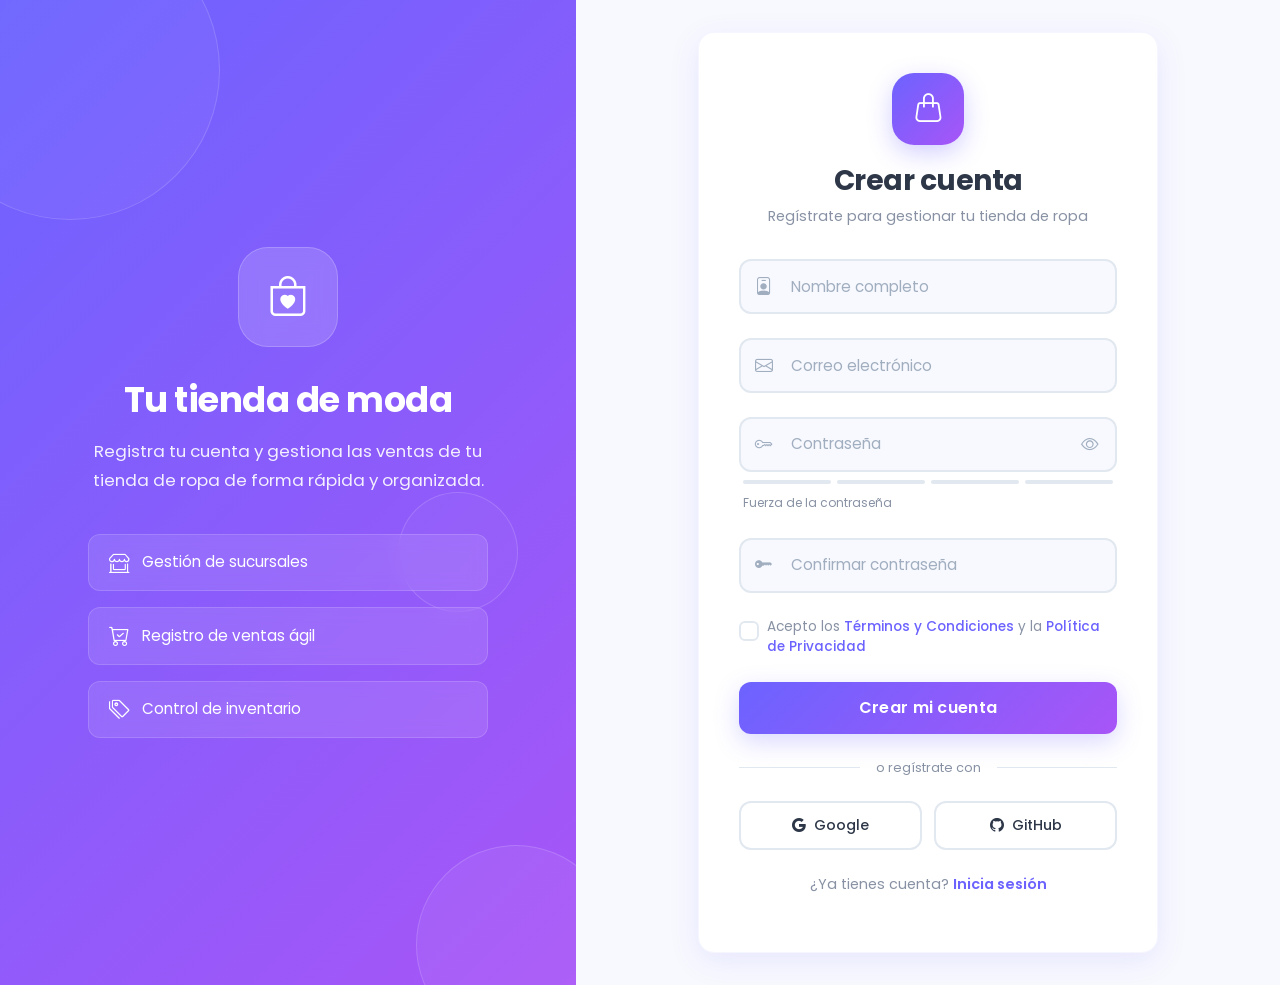
==== views/register.html @ bb70c062 "se crea la maquetacion parcial del sistema de registro" ====
<!DOCTYPE html>
<html lang="es">
<head>
    <meta charset="UTF-8">
    <meta name="viewport" content="width=device-width, initial-scale=1.0">
    <title>Registro | Proyecto Final</title>

    <!-- Google Fonts -->
    <link href="https://fonts.googleapis.com/css2?family=Poppins:wght@300;400;500;600;700&display=swap" rel="stylesheet">

    <!-- Bootstrap CSS -->
    <link href="https://cdn.jsdelivr.net/npm/bootstrap@5.3.3/dist/css/bootstrap.min.css" rel="stylesheet"
        integrity="sha384-QWTKZyjpPEjISv5WaRU9OFeRpok6YcnS/1p2QpFjBjCuFON8TAk5GVnMKB76Mb4" crossorigin="anonymous">

    <!-- Bootstrap Icons -->
    <link href="https://cdn.jsdelivr.net/npm/bootstrap-icons@1.11.3/font/bootstrap-icons.min.css" rel="stylesheet">

    <!-- Estilos personalizados -->
    <link rel="stylesheet" href="../assets/css/register.css">
</head>
<body>

    <div class="register-wrapper">
        <!-- Lado izquierdo: ilustración / branding -->
        <div class="register-banner d-none d-lg-flex">
            <div class="banner-content">
                <div class="banner-icon">
                    <i class="bi bi-bag-heart"></i>
                </div>
                <h2>Tu tienda de moda</h2>
                <p>Registra tu cuenta y gestiona las ventas de tu tienda de ropa de forma rápida y organizada.</p>
                <div class="banner-features">
                    <div class="feature-item">
                        <i class="bi bi-shop-window"></i>
                        <span>Gestión de sucursales</span>
                    </div>
                    <div class="feature-item">
                        <i class="bi bi-cart-check"></i>
                        <span>Registro de ventas ágil</span>
                    </div>
                    <div class="feature-item">
                        <i class="bi bi-tags"></i>
                        <span>Control de inventario</span>
                    </div>
                </div>
            </div>
            <!-- Círculos decorativos -->
            <div class="circle circle-1"></div>
            <div class="circle circle-2"></div>
            <div class="circle circle-3"></div>
        </div>

        <!-- Lado derecho: formulario -->
        <div class="register-form-section">
            <div class="form-container">
                <!-- Logo / título -->
                <div class="form-header text-center">
                    <div class="logo-circle">
                        <i class="bi bi-handbag"></i>
                    </div>
                    <h1>Crear cuenta</h1>
                    <p class="subtitle">Regístrate para gestionar tu tienda de ropa</p>
                </div>

                <!-- Formulario -->
                <form id="registerForm" novalidate>
                    <!-- Nombre completo -->
                    <div class="form-floating-custom mb-4">
                        <div class="input-icon-wrapper">
                            <i class="bi bi-person-badge input-icon"></i>
                            <input type="text" class="form-control custom-input" id="nombre"
                                   placeholder="Nombre completo" required>
                            <label for="nombre" class="custom-label">Nombre completo</label>
                        </div>
                        <div class="invalid-feedback">Por favor ingresa tu nombre.</div>
                    </div>

                    <!-- Correo electrónico -->
                    <div class="form-floating-custom mb-4">
                        <div class="input-icon-wrapper">
                            <i class="bi bi-envelope input-icon"></i>
                            <input type="email" class="form-control custom-input" id="correo"
                                   placeholder="correo@ejemplo.com" required>
                            <label for="correo" class="custom-label">Correo electrónico</label>
                        </div>
                        <div class="invalid-feedback">Ingresa un correo electrónico válido.</div>
                    </div>

                    <!-- Contraseña -->
                    <div class="form-floating-custom mb-2">
                        <div class="input-icon-wrapper">
                            <i class="bi bi-key input-icon"></i>
                            <input type="password" class="form-control custom-input" id="password"
                                   placeholder="Contraseña" required minlength="6">
                            <label for="password" class="custom-label">Contraseña</label>
                            <button type="button" class="btn-toggle-pass" id="togglePassword">
                                <i class="bi bi-eye"></i>
                            </button>
                        </div>
                        <div class="invalid-feedback">La contraseña debe tener al menos 6 caracteres.</div>
                    </div>

                    <!-- Indicador de fuerza -->
                    <div class="password-strength mb-4">
                        <div class="strength-bars">
                            <div class="strength-bar" id="bar1"></div>
                            <div class="strength-bar" id="bar2"></div>
                            <div class="strength-bar" id="bar3"></div>
                            <div class="strength-bar" id="bar4"></div>
                        </div>
                        <small class="strength-text" id="strengthText">Fuerza de la contraseña</small>
                    </div>

                    <!-- Confirmar contraseña -->
                    <div class="form-floating-custom mb-4">
                        <div class="input-icon-wrapper">
                            <i class="bi bi-key-fill input-icon"></i>
                            <input type="password" class="form-control custom-input" id="confirmPassword"
                                   placeholder="Confirmar contraseña" required>
                            <label for="confirmPassword" class="custom-label">Confirmar contraseña</label>
                        </div>
                        <div class="invalid-feedback">Las contraseñas no coinciden.</div>
                    </div>

                    <!-- Términos y condiciones -->
                    <div class="form-check custom-check mb-4">
                        <input class="form-check-input" type="checkbox" id="terminos" required>
                        <label class="form-check-label" for="terminos">
                            Acepto los <a href="#" class="link-accent">Términos y Condiciones</a>
                            y la <a href="#" class="link-accent">Política de Privacidad</a>
                        </label>
                    </div>

                    <!-- Botón de registro -->
                    <button type="submit" class="btn btn-register w-100" id="btnRegistrar">
                        <span class="btn-text">Crear mi cuenta</span>
                        <span class="btn-loader d-none">
                        <i class="bi bi-arrow-right ms-2 btn-arrow"></i>
                    </button>
                </form>

                <!-- Separador -->
                <div class="divider my-4">
                    <span>o regístrate con</span>
                </div>

                <!-- Botones sociales -->
                <div class="social-buttons">
                    <button class="btn btn-social btn-google" type="button">
                        <i class="bi bi-google"></i>
                        Google
                    </button>
                    <button class="btn btn-social btn-github" type="button">
                        <i class="bi bi-github"></i>
                        GitHub
                    </button>
                </div>

                <!-- Link a login -->
                <p class="text-center mt-4 login-link">
                    ¿Ya tienes cuenta? <a href="../index.html" class="link-accent fw-semibold">Inicia sesión</a>
                </p>
            </div>
        </div>
    </div>

    <!-- Bootstrap JS -->
    <script src="https://cdn.jsdelivr.net/npm/bootstrap@5.3.3/dist/js/bootstrap.bundle.min.js"
        integrity="sha384-YvpcrYf0tY3lHB60NNkmXc5s9fDVZLESaAA55NDzOxhy9GkcIdslK1eN7N6jIeHz" crossorigin="anonymous">
    </script>

    <!-- Controller del registro -->
    <script src="../controllers/registerController.js"></script>
</body>
</html>
---- assets/css/register.css ----
/* ================================
   REGISTRO - Estilos personalizados
   ================================ */

/* --- Variables de color --- */
:root {
    --primary: #6C63FF;
    --primary-dark: #5A52D5;
    --primary-light: #8B83FF;
    --accent: #FF6584;
    --accent-dark: #E5576B;
    --bg-light: #F8F9FE;
    --bg-card: #FFFFFF;
    --text-dark: #2D3748;
    --text-muted: #8892A4;
    --text-light: #A0AEC0;
    --border-color: #E2E8F0;
    --success: #48BB78;
    --warning: #ECC94B;
    --danger: #F56565;
    --gradient-start: #6C63FF;
    --gradient-end: #A855F7;
    --shadow-sm: 0 2px 8px rgba(108, 99, 255, 0.08);
    --shadow-md: 0 8px 30px rgba(108, 99, 255, 0.12);
    --shadow-lg: 0 20px 60px rgba(108, 99, 255, 0.15);
    --radius: 16px;
    --radius-sm: 12px;
    --transition: all 0.3s cubic-bezier(0.4, 0, 0.2, 1);
}

/* --- Reset y base --- */
* {
    margin: 0;
    padding: 0;
    box-sizing: border-box;
}

body {
    font-family: 'Poppins', sans-serif;
    background-color: var(--bg-light);
    color: var(--text-dark);
    min-height: 100vh;
    overflow-x: hidden;
}

/* --- Wrapper principal (split layout) --- */
.register-wrapper {
    display: flex;
    min-height: 100vh;
}

/* ================================
   BANNER LATERAL IZQUIERDO
   ================================ */
.register-banner {
    flex: 0 0 45%;
    background: linear-gradient(135deg, var(--gradient-start) 0%, var(--gradient-end) 100%);
    display: flex;
    align-items: center;
    justify-content: center;
    position: relative;
    overflow: hidden;
    padding: 3rem;
}

.banner-content {
    position: relative;
    z-index: 2;
    color: #fff;
    text-align: center;
    max-width: 400px;
}

.banner-icon {
    width: 100px;
    height: 100px;
    background: rgba(255, 255, 255, 0.15);
    backdrop-filter: blur(10px);
    border-radius: 30px;
    display: flex;
    align-items: center;
    justify-content: center;
    margin: 0 auto 2rem;
    font-size: 2.5rem;
    animation: float 3s ease-in-out infinite;
    border: 1px solid rgba(255, 255, 255, 0.2);
}

.banner-content h2 {
    font-size: 2.2rem;
    font-weight: 700;
    margin-bottom: 1rem;
    letter-spacing: -0.5px;
}

.banner-content p {
    font-size: 1.05rem;
    opacity: 0.9;
    line-height: 1.7;
    margin-bottom: 2.5rem;
}

.banner-features {
    display: flex;
    flex-direction: column;
    gap: 1rem;
}

.feature-item {
    display: flex;
    align-items: center;
    gap: 12px;
    background: rgba(255, 255, 255, 0.1);
    backdrop-filter: blur(8px);
    padding: 12px 20px;
    border-radius: var(--radius-sm);
    font-size: 0.95rem;
    border: 1px solid rgba(255, 255, 255, 0.15);
    transition: var(--transition);
}

.feature-item:hover {
    background: rgba(255, 255, 255, 0.2);
    transform: translateX(5px);
}

.feature-item i {
    font-size: 1.3rem;
}

/* Círculos decorativos */
.circle {
    position: absolute;
    border-radius: 50%;
    border: 1px solid rgba(255, 255, 255, 0.15);
}

.circle-1 {
    width: 300px;
    height: 300px;
    top: -80px;
    left: -80px;
    background: rgba(255, 255, 255, 0.04);
    animation: pulse 4s ease-in-out infinite;
}

.circle-2 {
    width: 200px;
    height: 200px;
    bottom: -60px;
    right: -40px;
    background: rgba(255, 255, 255, 0.06);
    animation: pulse 5s ease-in-out infinite 1s;
}

.circle-3 {
    width: 120px;
    height: 120px;
    top: 50%;
    right: 10%;
    background: rgba(255, 255, 255, 0.03);
    animation: pulse 6s ease-in-out infinite 0.5s;
}

/* ================================
   SECCIÓN DEL FORMULARIO
   ================================ */
.register-form-section {
    flex: 1;
    display: flex;
    align-items: center;
    justify-content: center;
    padding: 2rem;
    background: var(--bg-light);
}

.form-container {
    width: 100%;
    max-width: 460px;
    background: var(--bg-card);
    border-radius: var(--radius);
    padding: 2.5rem;
    box-shadow: var(--shadow-md);
    border: 1px solid rgba(108, 99, 255, 0.06);
    animation: slideUp 0.6s ease-out;
}

/* --- Header del formulario --- */
.form-header {
    margin-bottom: 2rem;
}

.logo-circle {
    width: 72px;
    height: 72px;
    background: linear-gradient(135deg, var(--gradient-start), var(--gradient-end));
    border-radius: 22px;
    display: flex;
    align-items: center;
    justify-content: center;
    margin: 0 auto 1.2rem;
    font-size: 1.8rem;
    color: #fff;
    box-shadow: 0 8px 25px rgba(108, 99, 255, 0.3);
    transition: var(--transition);
}

.logo-circle:hover {
    transform: rotate(10deg) scale(1.05);
}

.form-header h1 {
    font-size: 1.75rem;
    font-weight: 700;
    color: var(--text-dark);
    letter-spacing: -0.5px;
}

.form-header .subtitle {
    color: var(--text-muted);
    font-size: 0.9rem;
    margin-top: 0.3rem;
}

/* --- Inputs personalizados --- */
.input-icon-wrapper {
    position: relative;
}

.input-icon {
    position: absolute;
    left: 16px;
    top: 50%;
    transform: translateY(-50%);
    color: var(--text-light);
    font-size: 1.1rem;
    transition: var(--transition);
    z-index: 3;
}

.custom-input {
    width: 100%;
    padding: 14px 16px 14px 48px;
    border: 2px solid var(--border-color);
    border-radius: var(--radius-sm);
    font-size: 0.95rem;
    font-family: 'Poppins', sans-serif;
    color: var(--text-dark);
    background: var(--bg-light);
    transition: var(--transition);
    height: auto;
}

.custom-input::placeholder {
    color: transparent;
}

.custom-input:focus {
    outline: none;
    border-color: var(--primary);
    background: #fff;
    box-shadow: 0 0 0 4px rgba(108, 99, 255, 0.1);
}

.custom-input:focus ~ .input-icon,
.custom-input:focus + .custom-label {
    color: var(--primary);
}

/* Label flotante custom */
.custom-label {
    position: absolute;
    left: 48px;
    top: 50%;
    transform: translateY(-50%);
    color: var(--text-light);
    font-size: 0.95rem;
    pointer-events: none;
    transition: var(--transition);
    background: transparent;
    padding: 0 4px;
    z-index: 2;
}

.custom-input:focus ~ .custom-label,
.custom-input:not(:placeholder-shown) ~ .custom-label {
    top: -1px;
    left: 14px;
    transform: translateY(-50%);
    font-size: 0.75rem;
    font-weight: 500;
    background: linear-gradient(to bottom, var(--bg-card) 50%, var(--bg-light) 50%);
    color: var(--primary);
}

.custom-input:focus ~ .custom-label {
    background: linear-gradient(to bottom, var(--bg-card) 50%, #fff 50%);
}

/* Botón toggle contraseña */
.btn-toggle-pass {
    position: absolute;
    right: 14px;
    top: 50%;
    transform: translateY(-50%);
    background: none;
    border: none;
    color: var(--text-light);
    cursor: pointer;
    font-size: 1.1rem;
    padding: 4px;
    transition: var(--transition);
    z-index: 3;
}

.btn-toggle-pass:hover {
    color: var(--primary);
}

/* --- Indicador de fuerza de contraseña --- */
.password-strength {
    padding: 0 4px;
}

.strength-bars {
    display: flex;
    gap: 6px;
    margin-bottom: 6px;
}

.strength-bar {
    flex: 1;
    height: 4px;
    border-radius: 4px;
    background: var(--border-color);
    transition: var(--transition);
}

.strength-bar.weak { background: var(--danger); }
.strength-bar.medium { background: var(--warning); }
.strength-bar.strong { background: var(--success); }

.strength-text {
    font-size: 0.75rem;
    color: var(--text-muted);
    transition: var(--transition);
}

.strength-text.weak { color: var(--danger); }
.strength-text.medium { color: var(--warning); }
.strength-text.strong { color: var(--success); }

/* --- Checkbox personalizado --- */
.custom-check .form-check-input {
    width: 20px;
    height: 20px;
    border: 2px solid var(--border-color);
    border-radius: 6px;
    cursor: pointer;
    transition: var(--transition);
}

.custom-check .form-check-input:checked {
    background-color: var(--primary);
    border-color: var(--primary);
}

.custom-check .form-check-input:focus {
    box-shadow: 0 0 0 4px rgba(108, 99, 255, 0.1);
}

.custom-check .form-check-label {
    font-size: 0.85rem;
    color: var(--text-muted);
    margin-left: 4px;
    cursor: pointer;
}

.link-accent {
    color: var(--primary);
    text-decoration: none;
    font-weight: 500;
    transition: var(--transition);
}

.link-accent:hover {
    color: var(--primary-dark);
    text-decoration: underline;
}

/* --- Botón de registro --- */
.btn-register {
    background: linear-gradient(135deg, var(--gradient-start), var(--gradient-end));
    color: #fff;
    border: none;
    padding: 14px 24px;
    border-radius: var(--radius-sm);
    font-size: 1rem;
    font-weight: 600;
    font-family: 'Poppins', sans-serif;
    letter-spacing: 0.3px;
    display: flex;
    align-items: center;
    justify-content: center;
    transition: var(--transition);
    box-shadow: 0 8px 25px rgba(108, 99, 255, 0.25);
    position: relative;
    overflow: hidden;
}

.btn-register::before {
    content: '';
    position: absolute;
    top: 0;
    left: -100%;
    width: 100%;
    height: 100%;
    background: linear-gradient(90deg, transparent, rgba(255,255,255,0.2), transparent);
    transition: left 0.5s ease;
}

.btn-register:hover::before {
    left: 100%;
}

.btn-register:hover {
    transform: translateY(-2px);
    box-shadow: 0 12px 35px rgba(108, 99, 255, 0.35);
    color: #fff;
}

.btn-register:active {
    transform: translateY(0);
}

.btn-arrow {
    transition: var(--transition);
}

.btn-register:hover .btn-arrow {
    transform: translateX(4px);
}

/* --- Separador --- */
.divider {
    display: flex;
    align-items: center;
    gap: 1rem;
}

.divider::before,
.divider::after {
    content: '';
    flex: 1;
    height: 1px;
    background: var(--border-color);
}

.divider span {
    font-size: 0.8rem;
    color: var(--text-muted);
    white-space: nowrap;
}

/* --- Botones sociales --- */
.social-buttons {
    display: flex;
    gap: 12px;
}

.btn-social {
    flex: 1;
    padding: 12px 16px;
    border-radius: var(--radius-sm);
    font-size: 0.88rem;
    font-weight: 500;
    font-family: 'Poppins', sans-serif;
    display: flex;
    align-items: center;
    justify-content: center;
    gap: 8px;
    transition: var(--transition);
    border: 2px solid var(--border-color);
    background: #fff;
    color: var(--text-dark);
}

.btn-social:hover {
    border-color: var(--primary-light);
    background: var(--bg-light);
    transform: translateY(-2px);
    box-shadow: var(--shadow-sm);
}

.btn-google:hover {
    border-color: #DB4437;
    color: #DB4437;
}

.btn-github:hover {
    border-color: #333;
    color: #333;
}

/* --- Link inferior --- */
.login-link {
    font-size: 0.9rem;
    color: var(--text-muted);
}

/* --- Validación visual --- */
.custom-input.is-invalid {
    border-color: var(--danger);
}

.custom-input.is-invalid:focus {
    box-shadow: 0 0 0 4px rgba(245, 101, 101, 0.1);
}

.custom-input.is-valid {
    border-color: var(--success);
}

.custom-input.is-valid:focus {
    box-shadow: 0 0 0 4px rgba(72, 187, 120, 0.1);
}

.invalid-feedback {
    font-size: 0.78rem;
    margin-top: 6px;
    padding-left: 4px;
}

/* ================================
   ANIMACIONES
   ================================ */
@keyframes float {
    0%, 100% { transform: translateY(0); }
    50% { transform: translateY(-12px); }
}

@keyframes pulse {
    0%, 100% { transform: scale(1); opacity: 0.6; }
    50% { transform: scale(1.05); opacity: 1; }
}

@keyframes slideUp {
    from {
        opacity: 0;
        transform: translateY(30px);
    }
    to {
        opacity: 1;
        transform: translateY(0);
    }
}

@keyframes shake {
    0%, 100% { transform: translateX(0); }
    20% { transform: translateX(-8px); }
    40% { transform: translateX(8px); }
    60% { transform: translateX(-4px); }
    80% { transform: translateX(4px); }
}

.shake {
    animation: shake 0.5s ease;
}

/* ================================
   RESPONSIVE
   ================================ */
@media (max-width: 991.98px) {
    .register-wrapper {
        flex-direction: column;
    }

    .register-form-section {
        padding: 1.5rem;
    }

    .form-container {
        padding: 2rem 1.5rem;
        max-width: 100%;
    }
}

@media (max-width: 575.98px) {
    .form-container {
        padding: 1.5rem 1.2rem;
        border-radius: var(--radius-sm);
    }

    .form-header h1 {
        font-size: 1.5rem;
    }

    .social-buttons {
        flex-direction: column;
    }

    .logo-circle {
        width: 60px;
        height: 60px;
        font-size: 1.5rem;
        border-radius: 18px;
    }
}
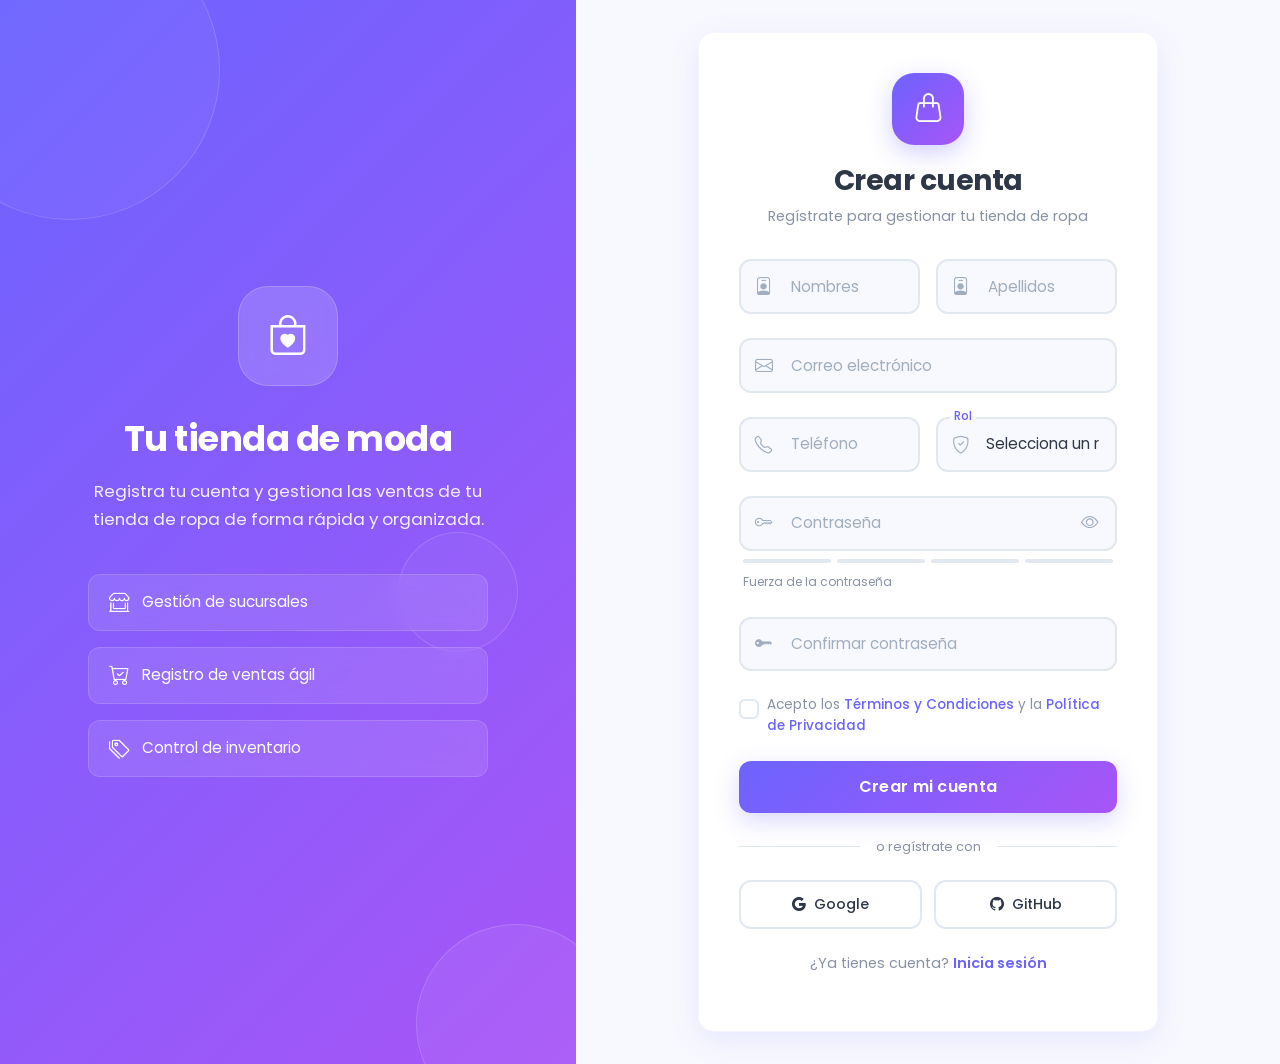
==== commit a6e5064f: "feat: conectar registro de usuario y venta al backend Registro de usuario: - Form ahora pide nombres" ====
--- a/views/register.html
+++ b/views/register.html
@@ -64,15 +64,30 @@
 
                 <!-- Formulario -->
                 <form id="registerForm" novalidate>
-                    <!-- Nombre completo -->
-                    <div class="form-floating-custom mb-4">
-                        <div class="input-icon-wrapper">
-                            <i class="bi bi-person-badge input-icon"></i>
-                            <input type="text" class="form-control custom-input" id="nombre"
-                                   placeholder="Nombre completo" required>
-                            <label for="nombre" class="custom-label">Nombre completo</label>
-                        </div>
-                        <div class="invalid-feedback">Por favor ingresa tu nombre.</div>
+                    <!-- Nombres y Apellidos -->
+                    <div class="row g-3 mb-4">
+                        <div class="col-md-6">
+                            <div class="form-floating-custom mb-0">
+                                <div class="input-icon-wrapper">
+                                    <i class="bi bi-person-badge input-icon"></i>
+                                    <input type="text" class="form-control custom-input" id="nombre"
+                                           placeholder="Nombres" required>
+                                    <label for="nombre" class="custom-label">Nombres</label>
+                                </div>
+                                <div class="invalid-feedback">Ingresa tus nombres.</div>
+                            </div>
+                        </div>
+                        <div class="col-md-6">
+                            <div class="form-floating-custom mb-0">
+                                <div class="input-icon-wrapper">
+                                    <i class="bi bi-person-badge input-icon"></i>
+                                    <input type="text" class="form-control custom-input" id="apellido"
+                                           placeholder="Apellidos" required>
+                                    <label for="apellido" class="custom-label">Apellidos</label>
+                                </div>
+                                <div class="invalid-feedback">Ingresa tus apellidos.</div>
+                            </div>
+                        </div>
                     </div>
 
                     <!-- Correo electrónico -->
@@ -84,6 +99,35 @@
                             <label for="correo" class="custom-label">Correo electrónico</label>
                         </div>
                         <div class="invalid-feedback">Ingresa un correo electrónico válido.</div>
+                    </div>
+
+                    <!-- Teléfono y Rol -->
+                    <div class="row g-3 mb-4">
+                        <div class="col-md-6">
+                            <div class="form-floating-custom mb-0">
+                                <div class="input-icon-wrapper">
+                                    <i class="bi bi-telephone input-icon"></i>
+                                    <input type="tel" class="form-control custom-input" id="telefono"
+                                           placeholder="Teléfono (opcional)">
+                                    <label for="telefono" class="custom-label">Teléfono</label>
+                                </div>
+                            </div>
+                        </div>
+                        <div class="col-md-6">
+                            <div class="form-floating-custom mb-0">
+                                <div class="input-icon-wrapper">
+                                    <i class="bi bi-shield-check input-icon"></i>
+                                    <select class="form-control custom-input" id="rol" required>
+                                        <option value="" disabled selected>Selecciona un rol</option>
+                                        <option value="CLIENTE">Cliente</option>
+                                        <option value="VENDEDOR">Vendedor</option>
+                                        <option value="ADMINISTRADOR">Administrador</option>
+                                    </select>
+                                    <label for="rol" class="custom-label">Rol</label>
+                                </div>
+                                <div class="invalid-feedback">Selecciona un rol.</div>
+                            </div>
+                        </div>
                     </div>
 
                     <!-- Contraseña -->
@@ -169,6 +213,8 @@
         integrity="sha384-YvpcrYf0tY3lHB60NNkmXc5s9fDVZLESaAA55NDzOxhy9GkcIdslK1eN7N6jIeHz" crossorigin="anonymous">
     </script>
 
+    <!-- Cliente HTTP del back -->
+    <script src="../services/api.js"></script>
     <!-- Controller del registro -->
     <script src="../controllers/registerController.js"></script>
 </body>
